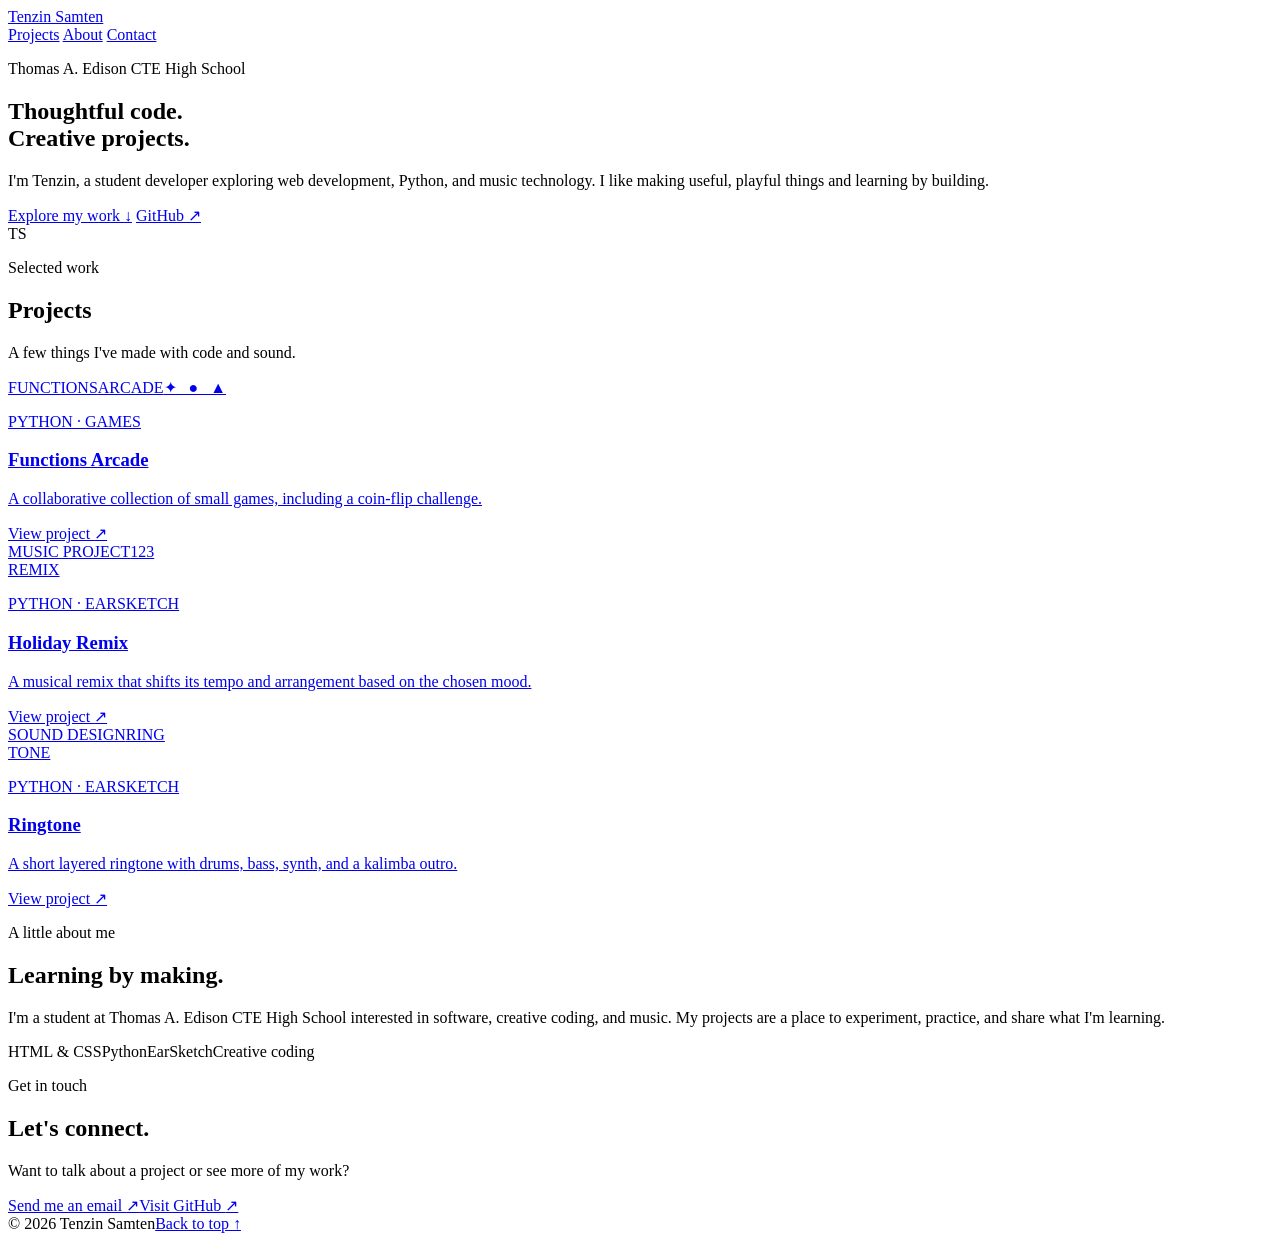
==== index.html @ 041b99a2 "Redesign portfolio homepage with clean project cards" ====
<!DOCTYPE html>
<html lang="en">
<head>
  <meta charset="UTF-8">
  <meta name="viewport" content="width=device-width, initial-scale=1.0">
  <meta name="description" content="Portfolio of Tenzin Samten, a student developer at Thomas A. Edison CTE High School.">
  <title>Tenzin Samten | Portfolio</title>
  <link rel="preconnect" href="https://fonts.googleapis.com">
  <link rel="preconnect" href="https://fonts.gstatic.com" crossorigin>
  <link href="https://fonts.googleapis.com/css2?family=DM+Sans:wght@400;500;600;700&family=Manrope:wght@500;600;700;800&display=swap" rel="stylesheet">
  <link rel="stylesheet" href="style.css">
</head>
<body>
  <nav class="site-nav" aria-label="Main navigation">
    <div class="nav-inner">
      <a class="nav-logo" href="index.html">Tenzin Samten</a>
      <div class="nav-links">
        <a href="#projects">Projects</a>
        <a href="#about">About</a>
        <a href="#contact">Contact</a>
      </div>
    </div>
  </nav>

  <main class="wrap">
    <section class="hero" id="home">
      <div class="hero-copy">
        <p class="eyebrow">Thomas A. Edison CTE High School</p>
        <h1>Thoughtful code.<br><span>Creative projects.</span></h1>
        <p class="hero-description">I'm Tenzin, a student developer exploring web development, Python, and music technology. I like making useful, playful things and learning by building.</p>
        <div class="hero-actions">
          <a href="#projects" class="button button-primary">Explore my work <span aria-hidden="true">↓</span></a>
          <a href="https://github.com/tzsmtn" target="_blank" rel="noopener noreferrer" class="button button-secondary">GitHub <span aria-hidden="true">↗</span></a>
        </div>
      </div>
      <div class="hero-mark" aria-hidden="true"><span>TS</span><i></i><i></i><i></i></div>
    </section>

    <section class="section" id="projects">
      <div class="section-heading">
        <div><p class="eyebrow">Selected work</p><h2>Projects</h2></div>
        <p class="section-intro">A few things I've made with code and sound.</p>
      </div>
      <div class="project-grid">
        <a class="project-card" href="functions-arcade.html">
          <div class="project-thumb thumb-arcade" aria-hidden="true"><span class="thumb-kicker">FUNCTIONS</span><span class="thumb-title">ARCADE</span><span class="arcade-pixels">✦ &nbsp; ● &nbsp; ▲</span></div>
          <div class="project-card-copy"><p class="project-type">PYTHON · GAMES</p><h3>Functions Arcade</h3><p>A collaborative collection of small games, including a coin-flip challenge.</p><span class="card-link">View project <span aria-hidden="true">↗</span></span></div>
        </a>
        <a class="project-card" href="holiday-remix.html">
          <div class="project-thumb thumb-remix" aria-hidden="true"><span class="thumb-kicker">MUSIC PROJECT</span><span class="thumb-title">123<br>REMIX</span><span class="sound-bars"><i></i><i></i><i></i><i></i><i></i><i></i><i></i><i></i><i></i><i></i><i></i></span></div>
          <div class="project-card-copy"><p class="project-type">PYTHON · EARSKETCH</p><h3>Holiday Remix</h3><p>A musical remix that shifts its tempo and arrangement based on the chosen mood.</p><span class="card-link">View project <span aria-hidden="true">↗</span></span></div>
        </a>
        <a class="project-card" href="ringtone.html">
          <div class="project-thumb thumb-ringtone" aria-hidden="true"><span class="thumb-kicker">SOUND DESIGN</span><span class="thumb-title">RING<br>TONE</span><span class="ring-circle"></span></div>
          <div class="project-card-copy"><p class="project-type">PYTHON · EARSKETCH</p><h3>Ringtone</h3><p>A short layered ringtone with drums, bass, synth, and a kalimba outro.</p><span class="card-link">View project <span aria-hidden="true">↗</span></span></div>
        </a>
      </div>
    </section>

    <section class="section about-section" id="about">
      <div><p class="eyebrow">A little about me</p><h2>Learning by making.</h2></div>
      <div class="about-copy"><p>I'm a student at Thomas A. Edison CTE High School interested in software, creative coding, and music. My projects are a place to experiment, practice, and share what I'm learning.</p><div class="skill-list"><span>HTML &amp; CSS</span><span>Python</span><span>EarSketch</span><span>Creative coding</span></div></div>
    </section>

    <section class="contact-section" id="contact">
      <p class="eyebrow">Get in touch</p><h2>Let's connect.</h2>
      <p>Want to talk about a project or see more of my work?</p>
      <div class="hero-actions contact-actions"><a class="button button-primary" href="mailto:tenzins93@nycstudents.net">Send me an email <span aria-hidden="true">↗</span></a><a class="button button-secondary" href="https://github.com/tzsmtn" target="_blank" rel="noopener noreferrer">Visit GitHub <span aria-hidden="true">↗</span></a></div>
    </section>
  </main>
  <footer><span>© 2026 Tenzin Samten</span><a href="#home">Back to top ↑</a></footer>
</body>
</html>
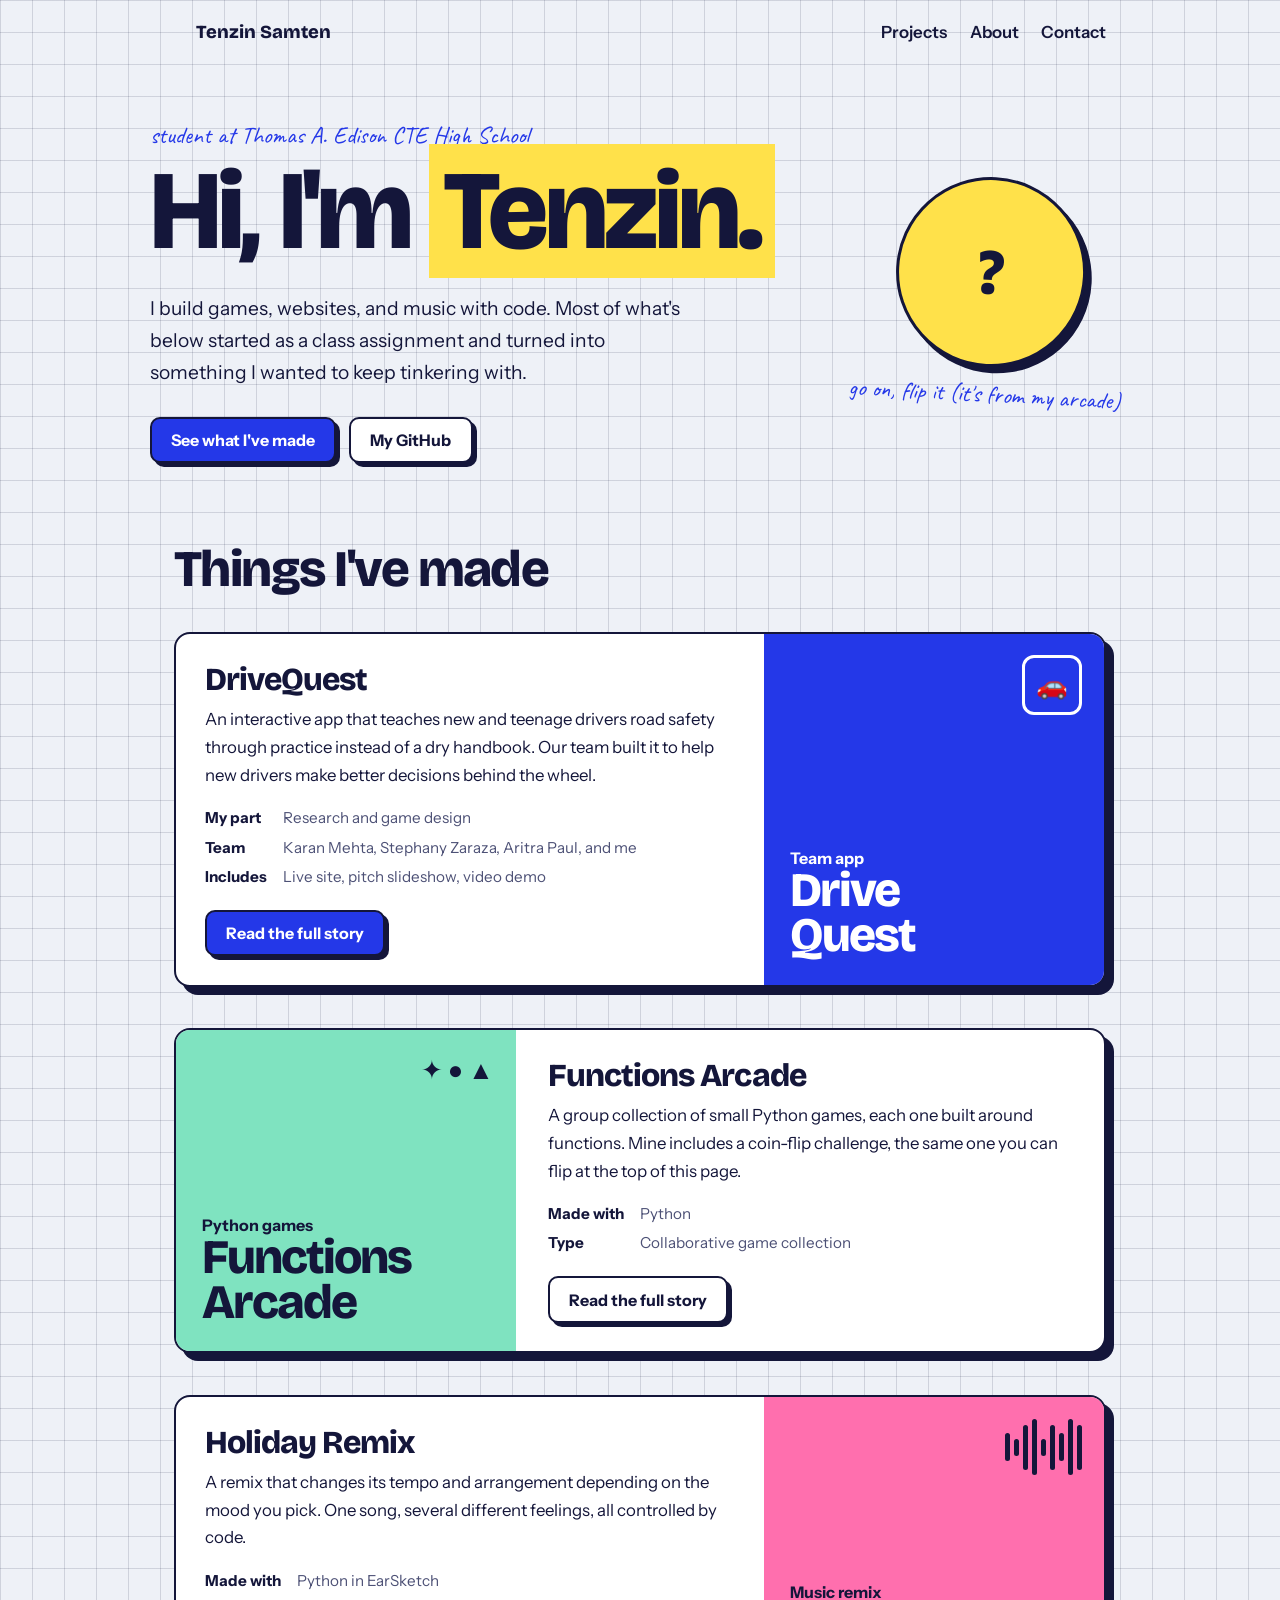
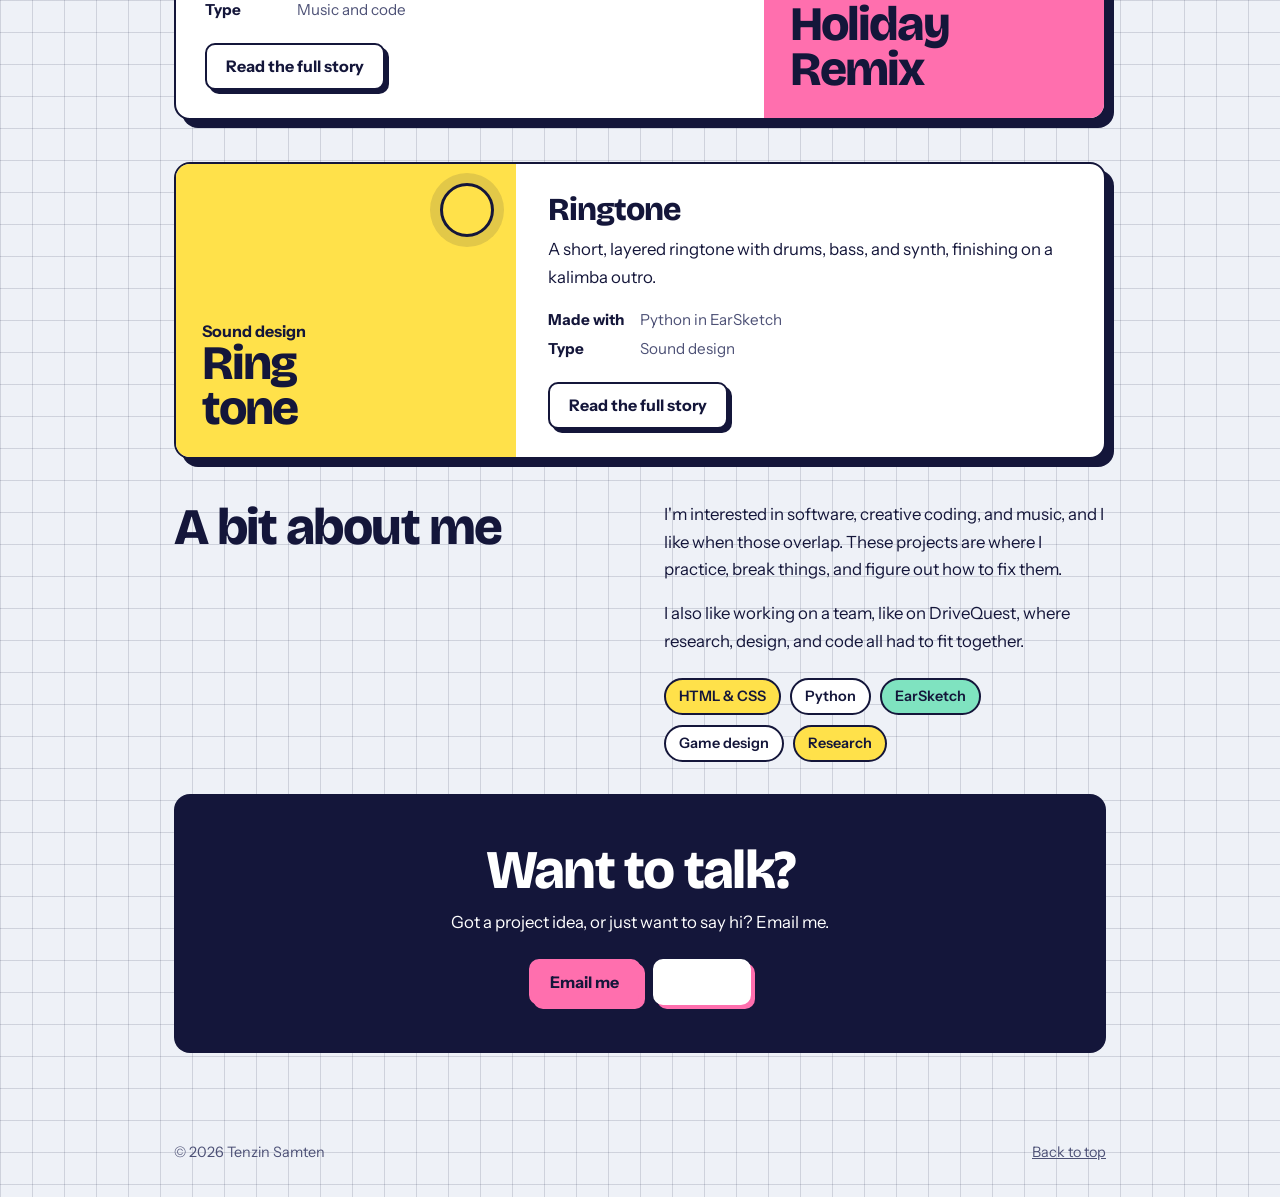
==== commit 94fda468: "Revamp index.html with updated content and structure" ====
--- a/index.html
+++ b/index.html
@@ -1,73 +1,108 @@
 <!DOCTYPE html>
 <html lang="en">
 <head>
-  <meta charset="UTF-8">
-  <meta name="viewport" content="width=device-width, initial-scale=1.0">
-  <meta name="description" content="Portfolio of Tenzin Samten, a student developer at Thomas A. Edison CTE High School.">
-  <title>Tenzin Samten | Portfolio</title>
-  <link rel="preconnect" href="https://fonts.googleapis.com">
-  <link rel="preconnect" href="https://fonts.gstatic.com" crossorigin>
-  <link href="https://fonts.googleapis.com/css2?family=DM+Sans:wght@400;500;600;700&family=Manrope:wght@500;600;700;800&display=swap" rel="stylesheet">
-  <link rel="stylesheet" href="style.css">
+<meta charset="UTF-8">
+<meta name="viewport" content="width=device-width, initial-scale=1.0">
+<meta name="description" content="Tenzin Samten, a student at Thomas A. Edison CTE High School who makes games, websites, and music with code.">
+<title>Tenzin Samten</title>
+<link rel="preconnect" href="https://fonts.googleapis.com">
+<link rel="preconnect" href="https://fonts.gstatic.com" crossorigin>
+<link href="https://fonts.googleapis.com/css2?family=Bricolage+Grotesque:wght@700;800&family=Caveat:wght@600&family=Instrument+Sans:wght@400;600;700&display=swap" rel="stylesheet">
+<link rel="stylesheet" href="style.css">
 </head>
 <body>
-  <nav class="site-nav" aria-label="Main navigation">
-    <div class="nav-inner">
-      <a class="nav-logo" href="index.html">Tenzin Samten</a>
-      <div class="nav-links">
-        <a href="#projects">Projects</a>
-        <a href="#about">About</a>
-        <a href="#contact">Contact</a>
-      </div>
+<nav><div class="wrap">
+  <a class="logo" href="index.html">Tenzin Samten</a>
+  <div><a href="#projects">Projects</a><a href="#about">About</a><a href="#contact">Contact</a></div>
+</div></nav>
+
+<main>
+<div class="wrap hero" id="home">
+  <div>
+    <p class="note">student at Thomas A. Edison CTE High School</p>
+    <h1>Hi, I'm <em>Tenzin.</em></h1>
+    <p class="lead">I build games, websites, and music with code. Most of what's below started as a class assignment and turned into something I wanted to keep tinkering with.</p>
+    <div class="actions">
+      <a class="btn main" href="#projects">See what I've made</a>
+      <a class="btn" href="https://github.com/tzsmtn" target="_blank" rel="noopener noreferrer">My GitHub</a>
     </div>
-  </nav>
+  </div>
+  <div class="coin-box">
+    <button class="coin" id="coin" type="button" aria-label="Flip the coin">?</button>
+    <span class="note" id="coin-msg" aria-live="polite">go on, flip it (it's from my arcade)</span>
+  </div>
+</div>
 
-  <main class="wrap">
-    <section class="hero" id="home">
-      <div class="hero-copy">
-        <p class="eyebrow">Thomas A. Edison CTE High School</p>
-        <h1>Thoughtful code.<br><span>Creative projects.</span></h1>
-        <p class="hero-description">I'm Tenzin, a student developer exploring web development, Python, and music technology. I like making useful, playful things and learning by building.</p>
-        <div class="hero-actions">
-          <a href="#projects" class="button button-primary">Explore my work <span aria-hidden="true">↓</span></a>
-          <a href="https://github.com/tzsmtn" target="_blank" rel="noopener noreferrer" class="button button-secondary">GitHub <span aria-hidden="true">↗</span></a>
-        </div>
-      </div>
-      <div class="hero-mark" aria-hidden="true"><span>TS</span><i></i><i></i><i></i></div>
-    </section>
+<section class="wrap" id="projects">
+  <div class="sec-head"><h2>Things I've made</h2></div>
 
-    <section class="section" id="projects">
-      <div class="section-heading">
-        <div><p class="eyebrow">Selected work</p><h2>Projects</h2></div>
-        <p class="section-intro">A few things I've made with code and sound.</p>
-      </div>
-      <div class="project-grid">
-        <a class="project-card" href="functions-arcade.html">
-          <div class="project-thumb thumb-arcade" aria-hidden="true"><span class="thumb-kicker">FUNCTIONS</span><span class="thumb-title">ARCADE</span><span class="arcade-pixels">✦ &nbsp; ● &nbsp; ▲</span></div>
-          <div class="project-card-copy"><p class="project-type">PYTHON · GAMES</p><h3>Functions Arcade</h3><p>A collaborative collection of small games, including a coin-flip challenge.</p><span class="card-link">View project <span aria-hidden="true">↗</span></span></div>
-        </a>
-        <a class="project-card" href="holiday-remix.html">
-          <div class="project-thumb thumb-remix" aria-hidden="true"><span class="thumb-kicker">MUSIC PROJECT</span><span class="thumb-title">123<br>REMIX</span><span class="sound-bars"><i></i><i></i><i></i><i></i><i></i><i></i><i></i><i></i><i></i><i></i><i></i></span></div>
-          <div class="project-card-copy"><p class="project-type">PYTHON · EARSKETCH</p><h3>Holiday Remix</h3><p>A musical remix that shifts its tempo and arrangement based on the chosen mood.</p><span class="card-link">View project <span aria-hidden="true">↗</span></span></div>
-        </a>
-        <a class="project-card" href="ringtone.html">
-          <div class="project-thumb thumb-ringtone" aria-hidden="true"><span class="thumb-kicker">SOUND DESIGN</span><span class="thumb-title">RING<br>TONE</span><span class="ring-circle"></span></div>
-          <div class="project-card-copy"><p class="project-type">PYTHON · EARSKETCH</p><h3>Ringtone</h3><p>A short layered ringtone with drums, bass, synth, and a kalimba outro.</p><span class="card-link">View project <span aria-hidden="true">↗</span></span></div>
-        </a>
-      </div>
-    </section>
+  <article class="project">
+    <div class="project-thumb thumb-drive" aria-hidden="true"><span class="road">🚗</span><span class="thumb-kicker">Team app</span><span class="thumb-title">Drive<br>Quest</span></div>
+    <div class="project-body">
+      <h3>DriveQuest</h3>
+      <p>An interactive app that teaches new and teenage drivers road safety through practice instead of a dry handbook. Our team built it to help new drivers make better decisions behind the wheel.</p>
+      <dl class="facts"><dt>My part</dt><dd>Research and game design</dd><dt>Team</dt><dd>Karan Mehta, Stephany Zaraza, Aritra Paul, and me</dd><dt>Includes</dt><dd>Live site, pitch slideshow, video demo</dd></dl>
+      <a class="btn main" href="drivequest.html">Read the full story</a>
+    </div>
+  </article>
 
-    <section class="section about-section" id="about">
-      <div><p class="eyebrow">A little about me</p><h2>Learning by making.</h2></div>
-      <div class="about-copy"><p>I'm a student at Thomas A. Edison CTE High School interested in software, creative coding, and music. My projects are a place to experiment, practice, and share what I'm learning.</p><div class="skill-list"><span>HTML &amp; CSS</span><span>Python</span><span>EarSketch</span><span>Creative coding</span></div></div>
-    </section>
+  <article class="project">
+    <div class="project-thumb thumb-arcade" aria-hidden="true"><span class="arcade-pixels">✦ ● ▲</span><span class="thumb-kicker">Python games</span><span class="thumb-title">Functions<br>Arcade</span></div>
+    <div class="project-body">
+      <h3>Functions Arcade</h3>
+      <p>A group collection of small Python games, each one built around functions. Mine includes a coin-flip challenge, the same one you can flip at the top of this page.</p>
+      <dl class="facts"><dt>Made with</dt><dd>Python</dd><dt>Type</dt><dd>Collaborative game collection</dd></dl>
+      <a class="btn" href="functions-arcade.html">Read the full story</a>
+    </div>
+  </article>
 
-    <section class="contact-section" id="contact">
-      <p class="eyebrow">Get in touch</p><h2>Let's connect.</h2>
-      <p>Want to talk about a project or see more of my work?</p>
-      <div class="hero-actions contact-actions"><a class="button button-primary" href="mailto:tenzins93@nycstudents.net">Send me an email <span aria-hidden="true">↗</span></a><a class="button button-secondary" href="https://github.com/tzsmtn" target="_blank" rel="noopener noreferrer">Visit GitHub <span aria-hidden="true">↗</span></a></div>
-    </section>
-  </main>
-  <footer><span>© 2026 Tenzin Samten</span><a href="#home">Back to top ↑</a></footer>
+  <article class="project">
+    <div class="project-thumb thumb-remix" aria-hidden="true"><span class="sound-bars"><i></i><i></i><i></i><i></i><i></i><i></i><i></i><i></i><i></i></span><span class="thumb-kicker">Music remix</span><span class="thumb-title">Holiday<br>Remix</span></div>
+    <div class="project-body">
+      <h3>Holiday Remix</h3>
+      <p>A remix that changes its tempo and arrangement depending on the mood you pick. One song, several different feelings, all controlled by code.</p>
+      <dl class="facts"><dt>Made with</dt><dd>Python in EarSketch</dd><dt>Type</dt><dd>Music and code</dd></dl>
+      <a class="btn" href="holiday-remix.html">Read the full story</a>
+    </div>
+  </article>
+
+  <article class="project">
+    <div class="project-thumb thumb-ringtone" aria-hidden="true"><span class="ring-circle"></span><span class="thumb-kicker">Sound design</span><span class="thumb-title">Ring<br>tone</span></div>
+    <div class="project-body">
+      <h3>Ringtone</h3>
+      <p>A short, layered ringtone with drums, bass, and synth, finishing on a kalimba outro.</p>
+      <dl class="facts"><dt>Made with</dt><dd>Python in EarSketch</dd><dt>Type</dt><dd>Sound design</dd></dl>
+      <a class="btn" href="ringtone.html">Read the full story</a>
+    </div>
+  </article>
+</section>
+
+<section class="wrap about" id="about">
+  <h2 style="font-size:clamp(2.2rem,5vw,3.2rem);font-weight:800">A bit about me</h2>
+  <div>
+    <p>I'm interested in software, creative coding, and music, and I like when those overlap. These projects are where I practice, break things, and figure out how to fix them.</p>
+    <p>I also like working on a team, like on DriveQuest, where research, design, and code all had to fit together.</p>
+    <ul class="chips"><li>HTML &amp; CSS</li><li>Python</li><li>EarSketch</li><li>Game design</li><li>Research</li></ul>
+  </div>
+</section>
+
+<div class="wrap">
+  <section class="contact" id="contact">
+    <h2>Want to talk?</h2>
+    <p>Got a project idea, or just want to say hi? Email me.</p>
+    <div class="actions"><a class="btn main" href="mailto:tenzins93@nycstudents.net">Email me</a><a class="btn" href="https://github.com/tzsmtn" target="_blank" rel="noopener noreferrer">GitHub</a></div>
+  </section>
+</div>
+</main>
+<footer><div class="wrap"><span>© 2026 Tenzin Samten</span><a href="#home">Back to top</a></div></footer>
+
+<script>
+const coin=document.getElementById('coin'),msg=document.getElementById('coin-msg');
+coin.addEventListener('click',()=>{
+  coin.classList.remove('spin');void coin.offsetWidth;coin.classList.add('spin');
+  const heads=Math.random()<.5;
+  setTimeout(()=>{coin.textContent=heads?'H':'T';msg.textContent=heads?'Heads. Nice.':'Tails. Try again?';},250);
+});
+</script>
 </body>
 </html>
--- a/style.css
+++ b/style.css
@@ -0,0 +1,101 @@
+:root{--paper:#eef1f7;--ink:#14163a;--blue:#2438e8;--pink:#ff6fae;--lemon:#ffe14a;--mint:#7fe3c0;--muted:#4d5176;--line:rgba(20,22,58,.14)}
+*,*::before,*::after{box-sizing:border-box;margin:0;padding:0}
+html{scroll-behavior:smooth;scroll-padding-top:4rem}
+body{background-color:var(--paper);background-image:linear-gradient(var(--line) 1px,transparent 1px),linear-gradient(90deg,var(--line) 1px,transparent 1px);background-size:32px 32px;color:var(--ink);font:1.05rem/1.65 'Instrument Sans',sans-serif;min-width:320px}
+a{color:inherit}
+a:focus-visible,button:focus-visible{outline:3px solid var(--blue);outline-offset:3px}
+.wrap{max-width:980px;margin:0 auto;padding:0 1.5rem}
+h1,h2,h3{font-family:'Bricolage Grotesque',sans-serif;line-height:1.05;letter-spacing:-.03em}
+.note{font-family:'Caveat',cursive;font-size:1.5rem;color:var(--blue);line-height:1.1}
+
+nav{padding:1.2rem 0}
+nav .wrap{display:flex;justify-content:space-between;align-items:center;gap:1rem}
+.logo{font:800 1.15rem 'Bricolage Grotesque',sans-serif;text-decoration:none}
+nav div a{margin-left:1.4rem;font-weight:600;text-decoration:none;border-bottom:2px solid transparent}
+nav div a:hover{border-color:var(--pink)}
+
+.hero{padding:3.5rem 0 5rem;display:grid;grid-template-columns:1fr 280px;gap:3rem;align-items:center}
+.hero h1{font-size:clamp(3.4rem,10vw,7rem);font-weight:800;margin:.3rem 0 1.4rem}
+.hero h1 em{font-style:normal;background:var(--lemon);padding:0 .12em;box-decoration-break:clone;-webkit-box-decoration-break:clone}
+.hero p.lead{max-width:34rem;font-size:1.2rem}
+.hero .actions{margin-top:1.8rem;display:flex;gap:.8rem;flex-wrap:wrap}
+.btn{display:inline-block;padding:.7rem 1.2rem;font:700 1rem 'Instrument Sans',sans-serif;text-decoration:none;border:2.5px solid var(--ink);border-radius:10px;background:#fff;box-shadow:4px 4px 0 var(--ink);cursor:pointer;transition:transform .12s,box-shadow .12s}
+.btn:hover{transform:translate(2px,2px);box-shadow:2px 2px 0 var(--ink)}
+.btn.main{background:var(--blue);color:#fff}
+
+.coin-box{text-align:center;transform:rotate(3deg)}
+.coin{width:190px;height:190px;border-radius:50%;border:3px solid var(--ink);background:var(--lemon);box-shadow:6px 6px 0 var(--ink);font:800 4rem 'Bricolage Grotesque',sans-serif;display:grid;place-items:center;margin:0 auto .9rem;cursor:pointer;color:var(--ink);transition:transform .5s}
+.coin.spin{transform:rotateY(540deg)}
+.coin-box .note{display:block}
+
+section{padding:3.5rem 0}
+.sec-head{margin-bottom:2.2rem}
+.sec-head h2{font-size:clamp(2.2rem,5vw,3.2rem);font-weight:800}
+
+.project{display:grid;grid-template-columns:340px 1fr;gap:2rem;margin-bottom:2.6rem;background:#fff;border:2.5px solid var(--ink);border-radius:16px;box-shadow:8px 8px 0 var(--ink);overflow:hidden}
+.project:nth-child(even){grid-template-columns:1fr 340px}
+.project:nth-child(even) .project-thumb{order:2}
+.project-body{padding:1.8rem 1.8rem 1.8rem 0}
+.project:nth-child(even) .project-body{padding:1.8rem 0 1.8rem 1.8rem}
+.project-body h3{font-size:2rem;font-weight:800;margin-bottom:.6rem}
+.project-body p{margin-bottom:1rem}
+.facts{display:grid;grid-template-columns:auto 1fr;gap:.25rem 1rem;margin:0 0 1.3rem;font-size:.95rem}
+.facts dt{font-weight:700}
+.facts dd{color:var(--muted)}
+
+.project-thumb,.detail-art{position:relative;min-height:260px;padding:1.6rem;display:flex;flex-direction:column;justify-content:flex-end;overflow:hidden;color:var(--ink)}
+.thumb-kicker{font:700 1rem 'Instrument Sans',sans-serif}
+.thumb-title{font:800 3rem/.95 'Bricolage Grotesque',sans-serif;letter-spacing:-.04em}
+.thumb-arcade{background:var(--mint)}
+.thumb-remix{background:var(--pink)}
+.thumb-ringtone{background:var(--lemon)}
+.thumb-drive{background:var(--blue);color:#fff}
+.arcade-pixels{position:absolute;top:1.2rem;right:1.4rem;font-size:1.6rem}
+.sound-bars{position:absolute;top:1.4rem;right:1.4rem;height:56px;display:flex;align-items:center;gap:4px}
+.sound-bars i{width:5px;height:30%;background:var(--ink);border-radius:3px}
+.sound-bars i:nth-child(3n){height:80%}.sound-bars i:nth-child(3n+1){height:50%}.sound-bars i:nth-child(4n){height:100%}
+.ring-circle{position:absolute;top:1.2rem;right:1.4rem;width:54px;height:54px;border:3px solid var(--ink);border-radius:50%;box-shadow:0 0 0 10px rgba(20,22,58,.12)}
+.road{position:absolute;top:1.3rem;right:1.4rem;width:60px;height:60px;border:3px solid #fff;border-radius:12px;display:grid;place-items:center;font-size:1.6rem}
+
+.about{display:grid;grid-template-columns:1fr 1fr;gap:3rem;align-items:start}
+.about p+p{margin-top:1rem}
+.chips{display:flex;flex-wrap:wrap;gap:.6rem;margin-top:1.4rem;list-style:none}
+.chips li{padding:.3rem .8rem;border:2px solid var(--ink);border-radius:99px;background:#fff;font-weight:600;font-size:.9rem}
+.chips li:nth-child(odd){background:var(--lemon)}.chips li:nth-child(3n){background:var(--mint)}
+
+.contact{margin:2rem 0 4rem;padding:3rem 2rem;background:var(--ink);color:#fff;border-radius:16px;text-align:center}
+.contact h2{font-size:clamp(2.2rem,5vw,3.4rem);font-weight:800;margin-bottom:.6rem}
+.contact p{margin-bottom:1.4rem}
+.contact .actions{display:flex;gap:.8rem;justify-content:center;flex-wrap:wrap}
+.contact .btn{border-color:#fff;box-shadow:4px 4px 0 var(--pink)}
+.contact .btn.main{background:var(--pink);color:var(--ink);border-color:var(--pink)}
+footer{padding:1.5rem 0 2rem;font-size:.9rem;color:var(--muted)}
+footer .wrap{display:flex;justify-content:space-between;gap:1rem}
+
+/* project detail pages */
+.breadcrumb{display:inline-block;margin:1.5rem 0 1rem;font-weight:700}
+.detail-hero{padding:1rem 0 1.5rem;max-width:760px}
+.detail-hero h1{font-size:clamp(2.8rem,8vw,5rem);font-weight:800;margin-bottom:.8rem}
+.detail-hero .eyebrow{font-weight:700;color:var(--blue);margin-bottom:.3rem}
+.detail-art{border:2.5px solid var(--ink);border-radius:16px;box-shadow:8px 8px 0 var(--ink);min-height:240px;margin:1rem 0 2.5rem}
+.detail-content{max-width:700px;padding-bottom:4rem}
+.detail-content h2{font-size:1.7rem;font-weight:800;margin:2.2rem 0 .6rem}
+.detail-content ul{padding-left:1.3rem;margin:.6rem 0}
+.detail-content li{padding:.2rem 0}
+.detail-content .actions,.detail-content .hero-actions{margin-top:1.6rem;display:flex;gap:.8rem;flex-wrap:wrap}
+.team{display:grid;grid-template-columns:repeat(2,1fr);gap:.8rem;margin-top:.8rem}
+.team a{padding:.9rem 1rem;background:#fff;border:2.5px solid var(--ink);border-radius:10px;text-decoration:none;display:block}
+.team a:hover{background:var(--lemon)}
+.team b{display:block}.team span{font-size:.9rem;color:var(--muted)}
+.team .me{background:var(--lemon)}
+
+@media(max-width:820px){
+ .hero{grid-template-columns:1fr}.coin-box{order:-1;transform:none;text-align:left}.coin{margin:0 0 .8rem;width:130px;height:130px;font-size:2.8rem}
+ .project,.project:nth-child(even){grid-template-columns:1fr}
+ .project:nth-child(even) .project-thumb{order:0}
+ .project-body,.project:nth-child(even) .project-body{padding:0 1.4rem 1.6rem}
+ .project-thumb{min-height:190px}
+ .about{grid-template-columns:1fr;gap:1.5rem}
+}
+@media(max-width:520px){nav div a{margin-left:.9rem}.team{grid-template-columns:1fr}.wrap{padding:0 1.1rem}}
+@media(prefers-reduced-motion:reduce){*{transition:none!important;scroll-behavior:auto!important}}
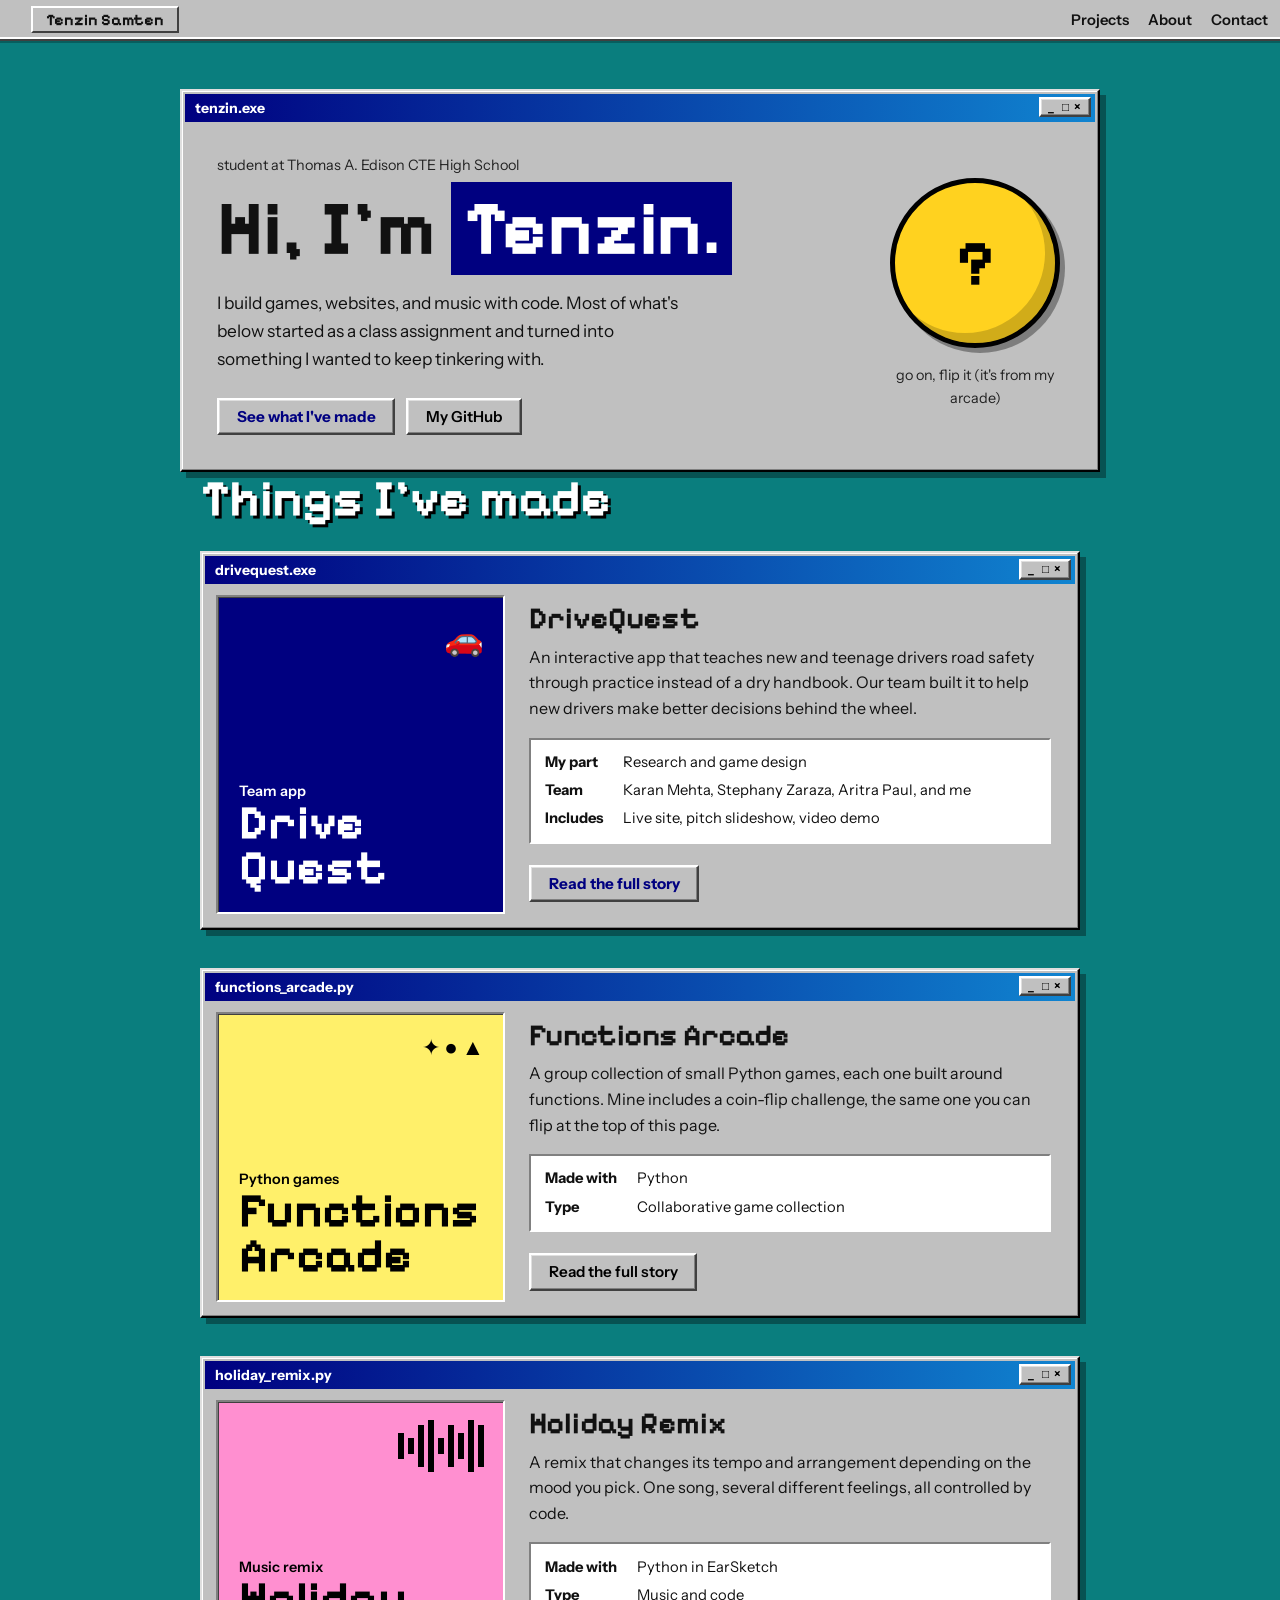
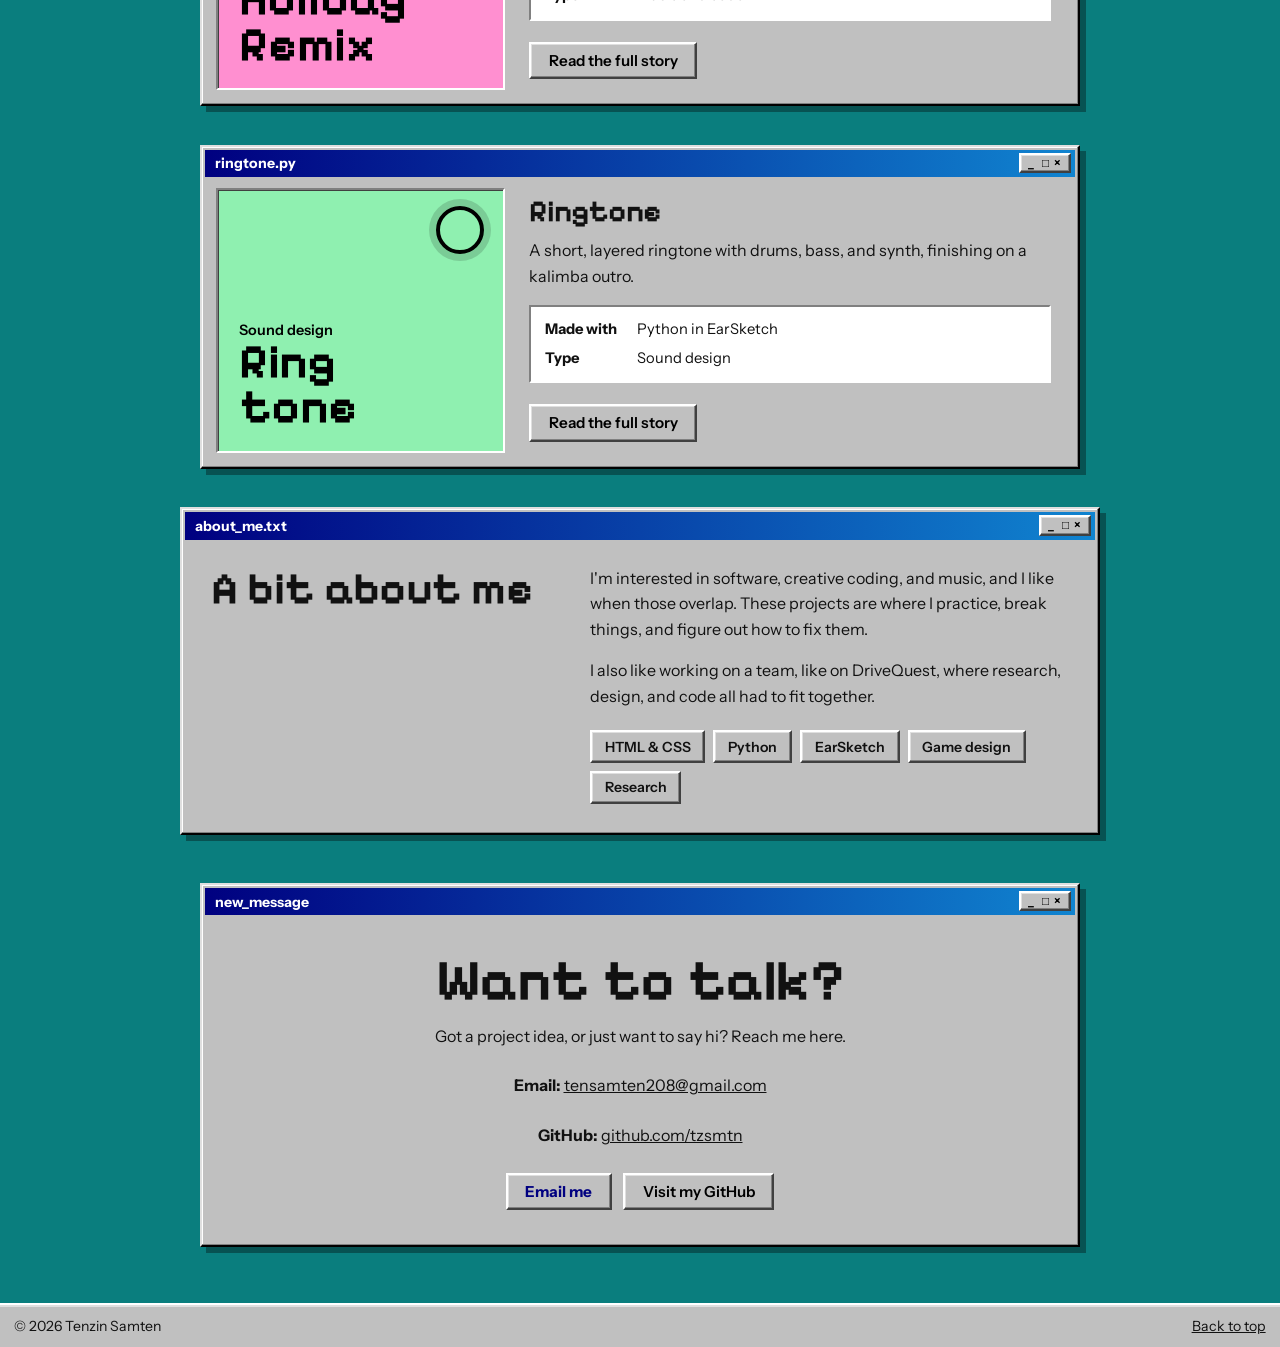
==== commit 5b1ea62d: "Update contact information and links in index.html" ====
--- a/index.html
+++ b/index.html
@@ -89,8 +89,10 @@
 <div class="wrap">
   <section class="contact" id="contact">
     <h2>Want to talk?</h2>
-    <p>Got a project idea, or just want to say hi? Email me.</p>
-    <div class="actions"><a class="btn main" href="mailto:tenzins93@nycstudents.net">Email me</a><a class="btn" href="https://github.com/tzsmtn" target="_blank" rel="noopener noreferrer">GitHub</a></div>
+    <p>Got a project idea, or just want to say hi? Reach me here.</p>
+    <p class="contact-line"><strong>Email:</strong> <a href="mailto:tensamten208@gmail.com">tensamten208@gmail.com</a></p>
+    <p class="contact-line"><strong>GitHub:</strong> <a href="https://github.com/tzsmtn" target="_blank" rel="noopener noreferrer">github.com/tzsmtn</a></p>
+    <div class="actions"><a class="btn main" href="mailto:tensamten208@gmail.com">Email me</a><a class="btn" href="https://github.com/tzsmtn" target="_blank" rel="noopener noreferrer">Visit my GitHub</a></div>
   </section>
 </div>
 </main>
--- a/style.css
+++ b/style.css
@@ -1,101 +1,122 @@
-:root{--paper:#eef1f7;--ink:#14163a;--blue:#2438e8;--pink:#ff6fae;--lemon:#ffe14a;--mint:#7fe3c0;--muted:#4d5176;--line:rgba(20,22,58,.14)}
+@import url('https://fonts.googleapis.com/css2?family=Pixelify+Sans:wght@500;700&display=swap');
+:root{--desk:#0a7e7e;--gray:#c0c0c0;--navy:#000080;--sky:#1084d0;--ink:#111;--yellow:#fff06a;--pink:#ff8fd0;--mint:#8ff0b0}
 *,*::before,*::after{box-sizing:border-box;margin:0;padding:0}
 html{scroll-behavior:smooth;scroll-padding-top:4rem}
-body{background-color:var(--paper);background-image:linear-gradient(var(--line) 1px,transparent 1px),linear-gradient(90deg,var(--line) 1px,transparent 1px);background-size:32px 32px;color:var(--ink);font:1.05rem/1.65 'Instrument Sans',sans-serif;min-width:320px}
+body{background:var(--desk);color:var(--ink);font:1rem/1.6 'Instrument Sans',sans-serif;min-width:320px}
 a{color:inherit}
-a:focus-visible,button:focus-visible{outline:3px solid var(--blue);outline-offset:3px}
-.wrap{max-width:980px;margin:0 auto;padding:0 1.5rem}
-h1,h2,h3{font-family:'Bricolage Grotesque',sans-serif;line-height:1.05;letter-spacing:-.03em}
-.note{font-family:'Caveat',cursive;font-size:1.5rem;color:var(--blue);line-height:1.1}
+a:focus-visible,button:focus-visible{outline:2px dotted #000;outline-offset:2px}
+::selection{background:var(--navy);color:#fff}
+.wrap{max-width:920px;margin:0 auto;padding:0 1.25rem}
+h1,h2,h3{font-family:'Pixelify Sans','Bricolage Grotesque',sans-serif;font-weight:700;line-height:1.05}
+.note{font-size:.9rem;color:#222}
 
-nav{padding:1.2rem 0}
-nav .wrap{display:flex;justify-content:space-between;align-items:center;gap:1rem}
-.logo{font:800 1.15rem 'Bricolage Grotesque',sans-serif;text-decoration:none}
-nav div a{margin-left:1.4rem;font-weight:600;text-decoration:none;border-bottom:2px solid transparent}
-nav div a:hover{border-color:var(--pink)}
+/* shared bevels + window chrome */
+.btn,.chips li,.team a,.hero::after,.project::after,.about::after,.contact::after,.detail-content::after{background:var(--gray);border:2px solid;border-color:#fff #404040 #404040 #fff;box-shadow:inset -1px -1px #808080,inset 1px 1px #dfdfdf}
+.hero.wrap,.project,.about.wrap,.contact,.detail-content{position:relative;background:var(--gray);border:2px solid;border-color:#dfdfdf #000 #000 #dfdfdf;box-shadow:inset -1px -1px #808080,inset 1px 1px #fff,6px 6px 0 rgba(0,0,0,.35);padding:3px}
+.hero::before,.project::before,.about::before,.contact::before,.detail-content::before{display:block;grid-column:1/-1;padding:.3rem .6rem;background:linear-gradient(90deg,var(--navy),var(--sky));color:#fff;font:700 .88rem 'Instrument Sans',sans-serif}
+.hero::after,.project::after,.about::after,.contact::after,.detail-content::after{content:'_  \25A1  \00D7';position:absolute;top:6px;right:7px;padding:0 .4rem;font:700 .75rem/1.35 'Instrument Sans',sans-serif;letter-spacing:.12em;color:#000;white-space:pre}
+.hero::before{content:'tenzin.exe'}
+.about::before{content:'about_me.txt'}
+.contact::before{content:'new_message'}
+.detail-content::before{content:'readme.txt'}
+.project::before{content:'project.exe'}
+.project:nth-of-type(1)::before{content:'drivequest.exe'}
+.project:nth-of-type(2)::before{content:'functions_arcade.py'}
+.project:nth-of-type(3)::before{content:'holiday_remix.py'}
+.project:nth-of-type(4)::before{content:'ringtone.py'}
 
-.hero{padding:3.5rem 0 5rem;display:grid;grid-template-columns:1fr 280px;gap:3rem;align-items:center}
-.hero h1{font-size:clamp(3.4rem,10vw,7rem);font-weight:800;margin:.3rem 0 1.4rem}
-.hero h1 em{font-style:normal;background:var(--lemon);padding:0 .12em;box-decoration-break:clone;-webkit-box-decoration-break:clone}
-.hero p.lead{max-width:34rem;font-size:1.2rem}
-.hero .actions{margin-top:1.8rem;display:flex;gap:.8rem;flex-wrap:wrap}
-.btn{display:inline-block;padding:.7rem 1.2rem;font:700 1rem 'Instrument Sans',sans-serif;text-decoration:none;border:2.5px solid var(--ink);border-radius:10px;background:#fff;box-shadow:4px 4px 0 var(--ink);cursor:pointer;transition:transform .12s,box-shadow .12s}
-.btn:hover{transform:translate(2px,2px);box-shadow:2px 2px 0 var(--ink)}
-.btn.main{background:var(--blue);color:#fff}
+/* taskbar nav */
+nav{position:sticky;top:0;z-index:50;background:var(--gray);border-bottom:2px solid #404040;box-shadow:0 -2px #fff inset,0 2px 0 rgba(0,0,0,.25)}
+nav .wrap{max-width:none;display:flex;justify-content:space-between;align-items:center;gap:1rem;padding:.35rem .75rem}
+.logo{font:700 1rem 'Pixelify Sans',sans-serif;text-decoration:none;padding:.15rem .8rem;background:var(--gray);border:2px solid;border-color:#fff #404040 #404040 #fff}
+nav div a{margin-left:1.2rem;font-weight:600;font-size:.92rem;text-decoration:none}
+nav div a:hover{background:var(--navy);color:#fff;padding:.1rem .4rem;margin-left:calc(1.2rem - .4rem)}
 
-.coin-box{text-align:center;transform:rotate(3deg)}
-.coin{width:190px;height:190px;border-radius:50%;border:3px solid var(--ink);background:var(--lemon);box-shadow:6px 6px 0 var(--ink);font:800 4rem 'Bricolage Grotesque',sans-serif;display:grid;place-items:center;margin:0 auto .9rem;cursor:pointer;color:var(--ink);transition:transform .5s}
-.coin.spin{transform:rotateY(540deg)}
+/* buttons */
+.btn{display:inline-block;padding:.45rem 1.1rem;font:600 .95rem 'Instrument Sans',sans-serif;text-decoration:none;color:#000;cursor:pointer}
+.btn:hover{background:#d6d6d6}
+.btn:active{border-color:#404040 #fff #fff #404040;box-shadow:inset 1px 1px #808080}
+.btn.main{font-weight:700;color:var(--navy)}
+
+/* hero */
+.hero.wrap{display:grid;grid-template-columns:1fr 240px;margin-top:3rem}
+.hero>div{padding:2rem}
+.hero h1{font-size:clamp(2.6rem,8vw,4.8rem);margin:.8rem 0 1.2rem}
+.hero h1 em{font-style:normal;background:var(--navy);color:#fff;padding:0 .15em}
+.hero p.lead{max-width:30rem;font-size:1.08rem}
+.hero .actions{margin-top:1.6rem;display:flex;gap:.7rem;flex-wrap:wrap}
+.coin-box{text-align:center;align-self:center}
+.coin{width:170px;height:170px;border-radius:50%;background:#ffd21f;border:5px solid #000;color:#000;font:700 4rem 'Pixelify Sans',sans-serif;display:grid;place-items:center;margin:0 auto 1rem;cursor:pointer;box-shadow:inset -10px -10px 0 rgba(0,0,0,.18),5px 5px 0 rgba(0,0,0,.35);transition:transform .6s cubic-bezier(.3,1.4,.5,1)}
+.coin.spin{transform:rotateY(720deg)}
 .coin-box .note{display:block}
 
-section{padding:3.5rem 0}
-.sec-head{margin-bottom:2.2rem}
-.sec-head h2{font-size:clamp(2.2rem,5vw,3.2rem);font-weight:800}
+/* projects */
+section{padding:2.5rem 0}
+.sec-head{margin-bottom:1.6rem}
+.sec-head h2{font-size:clamp(2.2rem,5vw,3.2rem);color:#fff;text-shadow:3px 3px 0 #000}
+.project{display:grid;grid-template-columns:300px 1fr;margin-bottom:2.4rem}
+.project-thumb{position:relative;min-height:250px;margin:.7rem 0 .7rem .7rem;padding:1.3rem;display:flex;flex-direction:column;justify-content:flex-end;overflow:hidden;color:#000;border:2px solid;border-color:#808080 #fff #fff #808080;box-shadow:inset 1px 1px #404040}
+.project-body{padding:1.2rem 1.5rem 1.4rem;display:flex;flex-direction:column;justify-content:center}
+.project-body h3{font-size:1.9rem;margin-bottom:.6rem}
+.project-body p{margin-bottom:1rem}
+.facts{display:grid;grid-template-columns:auto 1fr;gap:.3rem 1.2rem;margin:0 0 1.3rem;font-size:.92rem;padding:.7rem .9rem;background:#fff;border:2px solid;border-color:#808080 #fff #fff #808080}
+.facts dt{font-weight:700}
+.project-body .btn{align-self:flex-start}
+.thumb-kicker{font:600 .9rem 'Instrument Sans',sans-serif}
+.thumb-title{font:700 clamp(2.3rem,5vw,3rem)/.95 'Pixelify Sans',sans-serif}
+.thumb-drive{background:var(--navy);color:#fff}
+.thumb-arcade{background:var(--yellow)}
+.thumb-remix{background:var(--pink)}
+.thumb-ringtone{background:var(--mint)}
+.arcade-pixels{position:absolute;top:1rem;right:1.2rem;font-size:1.4rem}
+.sound-bars{position:absolute;top:1.1rem;right:1.2rem;height:52px;display:flex;align-items:center;gap:4px}
+.sound-bars i{width:6px;height:30%;background:#000}
+.sound-bars i:nth-child(3n){height:80%}.sound-bars i:nth-child(3n+1){height:50%}.sound-bars i:nth-child(4n){height:100%}
+.ring-circle{position:absolute;top:1rem;right:1.2rem;width:48px;height:48px;border:4px solid #000;border-radius:50%;box-shadow:0 0 0 7px rgba(0,0,0,.15)}
+.road{position:absolute;top:1rem;right:1.2rem;font-size:2rem}
 
-.project{display:grid;grid-template-columns:340px 1fr;gap:2rem;margin-bottom:2.6rem;background:#fff;border:2.5px solid var(--ink);border-radius:16px;box-shadow:8px 8px 0 var(--ink);overflow:hidden}
-.project:nth-child(even){grid-template-columns:1fr 340px}
-.project:nth-child(even) .project-thumb{order:2}
-.project-body{padding:1.8rem 1.8rem 1.8rem 0}
-.project:nth-child(even) .project-body{padding:1.8rem 0 1.8rem 1.8rem}
-.project-body h3{font-size:2rem;font-weight:800;margin-bottom:.6rem}
-.project-body p{margin-bottom:1rem}
-.facts{display:grid;grid-template-columns:auto 1fr;gap:.25rem 1rem;margin:0 0 1.3rem;font-size:.95rem}
-.facts dt{font-weight:700}
-.facts dd{color:var(--muted)}
+/* about + contact */
+.about.wrap{display:grid;grid-template-columns:1fr 1.4fr;margin-bottom:3rem;padding:3px}
+.about>*{padding:1.6rem}
+.about h2{font-size:clamp(2rem,5vw,2.8rem)!important}
+.about p+p{margin-top:1rem}
+.chips{display:flex;flex-wrap:wrap;gap:.5rem;margin-top:1.3rem;list-style:none}
+.chips li{padding:.2rem .8rem;font-weight:600;font-size:.88rem}
+.contact{text-align:center;margin:1rem 0 3.5rem;padding:3px 3px 2.2rem}
+.contact::before{margin-bottom:2.2rem;text-align:left}
+.contact h2{font-size:clamp(2.2rem,6vw,3.6rem);margin-bottom:.8rem;padding-inline:1.5rem}
+.contact p{margin-bottom:1.5rem;padding-inline:1.5rem}
+.contact .actions{display:flex;gap:.7rem;justify-content:center;flex-wrap:wrap;padding-inline:1.5rem}
+footer{background:var(--gray);border-top:2px solid #fff;box-shadow:0 2px #dfdfdf inset;padding:.6rem 0;font-size:.88rem}
+footer .wrap{max-width:none;display:flex;justify-content:space-between;gap:1rem;padding:0 .9rem}
 
-.project-thumb,.detail-art{position:relative;min-height:260px;padding:1.6rem;display:flex;flex-direction:column;justify-content:flex-end;overflow:hidden;color:var(--ink)}
-.thumb-kicker{font:700 1rem 'Instrument Sans',sans-serif}
-.thumb-title{font:800 3rem/.95 'Bricolage Grotesque',sans-serif;letter-spacing:-.04em}
-.thumb-arcade{background:var(--mint)}
-.thumb-remix{background:var(--pink)}
-.thumb-ringtone{background:var(--lemon)}
-.thumb-drive{background:var(--blue);color:#fff}
-.arcade-pixels{position:absolute;top:1.2rem;right:1.4rem;font-size:1.6rem}
-.sound-bars{position:absolute;top:1.4rem;right:1.4rem;height:56px;display:flex;align-items:center;gap:4px}
-.sound-bars i{width:5px;height:30%;background:var(--ink);border-radius:3px}
-.sound-bars i:nth-child(3n){height:80%}.sound-bars i:nth-child(3n+1){height:50%}.sound-bars i:nth-child(4n){height:100%}
-.ring-circle{position:absolute;top:1.2rem;right:1.4rem;width:54px;height:54px;border:3px solid var(--ink);border-radius:50%;box-shadow:0 0 0 10px rgba(20,22,58,.12)}
-.road{position:absolute;top:1.3rem;right:1.4rem;width:60px;height:60px;border:3px solid #fff;border-radius:12px;display:grid;place-items:center;font-size:1.6rem}
-
-.about{display:grid;grid-template-columns:1fr 1fr;gap:3rem;align-items:start}
-.about p+p{margin-top:1rem}
-.chips{display:flex;flex-wrap:wrap;gap:.6rem;margin-top:1.4rem;list-style:none}
-.chips li{padding:.3rem .8rem;border:2px solid var(--ink);border-radius:99px;background:#fff;font-weight:600;font-size:.9rem}
-.chips li:nth-child(odd){background:var(--lemon)}.chips li:nth-child(3n){background:var(--mint)}
-
-.contact{margin:2rem 0 4rem;padding:3rem 2rem;background:var(--ink);color:#fff;border-radius:16px;text-align:center}
-.contact h2{font-size:clamp(2.2rem,5vw,3.4rem);font-weight:800;margin-bottom:.6rem}
-.contact p{margin-bottom:1.4rem}
-.contact .actions{display:flex;gap:.8rem;justify-content:center;flex-wrap:wrap}
-.contact .btn{border-color:#fff;box-shadow:4px 4px 0 var(--pink)}
-.contact .btn.main{background:var(--pink);color:var(--ink);border-color:var(--pink)}
-footer{padding:1.5rem 0 2rem;font-size:.9rem;color:var(--muted)}
-footer .wrap{display:flex;justify-content:space-between;gap:1rem}
-
-/* project detail pages */
-.breadcrumb{display:inline-block;margin:1.5rem 0 1rem;font-weight:700}
-.detail-hero{padding:1rem 0 1.5rem;max-width:760px}
-.detail-hero h1{font-size:clamp(2.8rem,8vw,5rem);font-weight:800;margin-bottom:.8rem}
-.detail-hero .eyebrow{font-weight:700;color:var(--blue);margin-bottom:.3rem}
-.detail-art{border:2.5px solid var(--ink);border-radius:16px;box-shadow:8px 8px 0 var(--ink);min-height:240px;margin:1rem 0 2.5rem}
-.detail-content{max-width:700px;padding-bottom:4rem}
-.detail-content h2{font-size:1.7rem;font-weight:800;margin:2.2rem 0 .6rem}
-.detail-content ul{padding-left:1.3rem;margin:.6rem 0}
-.detail-content li{padding:.2rem 0}
-.detail-content .actions,.detail-content .hero-actions{margin-top:1.6rem;display:flex;gap:.8rem;flex-wrap:wrap}
-.team{display:grid;grid-template-columns:repeat(2,1fr);gap:.8rem;margin-top:.8rem}
-.team a{padding:.9rem 1rem;background:#fff;border:2.5px solid var(--ink);border-radius:10px;text-decoration:none;display:block}
-.team a:hover{background:var(--lemon)}
-.team b{display:block}.team span{font-size:.9rem;color:var(--muted)}
-.team .me{background:var(--lemon)}
+/* detail pages */
+.breadcrumb{display:inline-block;margin:1.8rem 0 1.4rem;font-weight:600;color:#fff;text-decoration:underline;text-underline-offset:4px}
+.detail-hero{padding:0 0 1.5rem;max-width:780px;color:#fff}
+.detail-hero h1{font-size:clamp(2.8rem,9vw,5.4rem);margin-bottom:1rem;text-shadow:4px 4px 0 #000}
+.detail-hero .eyebrow{font-weight:700;color:var(--yellow);margin-bottom:.4rem}
+.detail-hero p:not(.eyebrow){font-size:1.1rem}
+.detail-art{position:relative;min-height:250px;padding:1.6rem;display:flex;flex-direction:column;justify-content:flex-end;overflow:hidden;margin:1rem 0 2.5rem;color:#000;border:3px solid #000;box-shadow:6px 6px 0 rgba(0,0,0,.35)}
+.detail-art.thumb-drive{color:#fff}
+.detail-content{max-width:720px;margin-bottom:3.5rem;padding-bottom:1.6rem}
+.detail-content>*{margin-inline:1.6rem}
+.detail-content::before{margin-inline:0}
+.detail-content h2{font-size:1.6rem;margin-top:1.8rem;margin-bottom:.5rem}
+.detail-content h2:first-of-type{margin-top:1.6rem}
+.detail-content ul{padding-left:1.3rem;margin-block:.6rem}
+.detail-content .actions,.detail-content .hero-actions{margin-top:1.6rem;display:flex;gap:.7rem;flex-wrap:wrap}
+.team{display:grid;grid-template-columns:repeat(2,1fr);gap:.6rem;margin-top:.8rem}
+.team a{padding:.7rem .9rem;text-decoration:none;display:block}
+.team a:hover{background:#d6d6d6}
+.team b{display:block}.team span{font-size:.88rem;color:#333}
+.team .me b::after{content:' (me)';font-weight:400;color:var(--navy)}
 
 @media(max-width:820px){
- .hero{grid-template-columns:1fr}.coin-box{order:-1;transform:none;text-align:left}.coin{margin:0 0 .8rem;width:130px;height:130px;font-size:2.8rem}
- .project,.project:nth-child(even){grid-template-columns:1fr}
- .project:nth-child(even) .project-thumb{order:0}
- .project-body,.project:nth-child(even) .project-body{padding:0 1.4rem 1.6rem}
- .project-thumb{min-height:190px}
- .about{grid-template-columns:1fr;gap:1.5rem}
+ .hero.wrap{grid-template-columns:1fr;margin-top:1.8rem}
+ .hero>div{padding:1.4rem}
+ .project{grid-template-columns:1fr}
+ .project-thumb{margin:.7rem .7rem 0;min-height:190px}
+ .about.wrap{grid-template-columns:1fr}
 }
-@media(max-width:520px){nav div a{margin-left:.9rem}.team{grid-template-columns:1fr}.wrap{padding:0 1.1rem}}
+@media(max-width:520px){.team{grid-template-columns:1fr}.wrap{padding:0 .8rem}nav div a{margin-left:.7rem}.project::after,.hero::after,.about::after,.contact::after,.detail-content::after{display:none}}
 @media(prefers-reduced-motion:reduce){*{transition:none!important;scroll-behavior:auto!important}}
